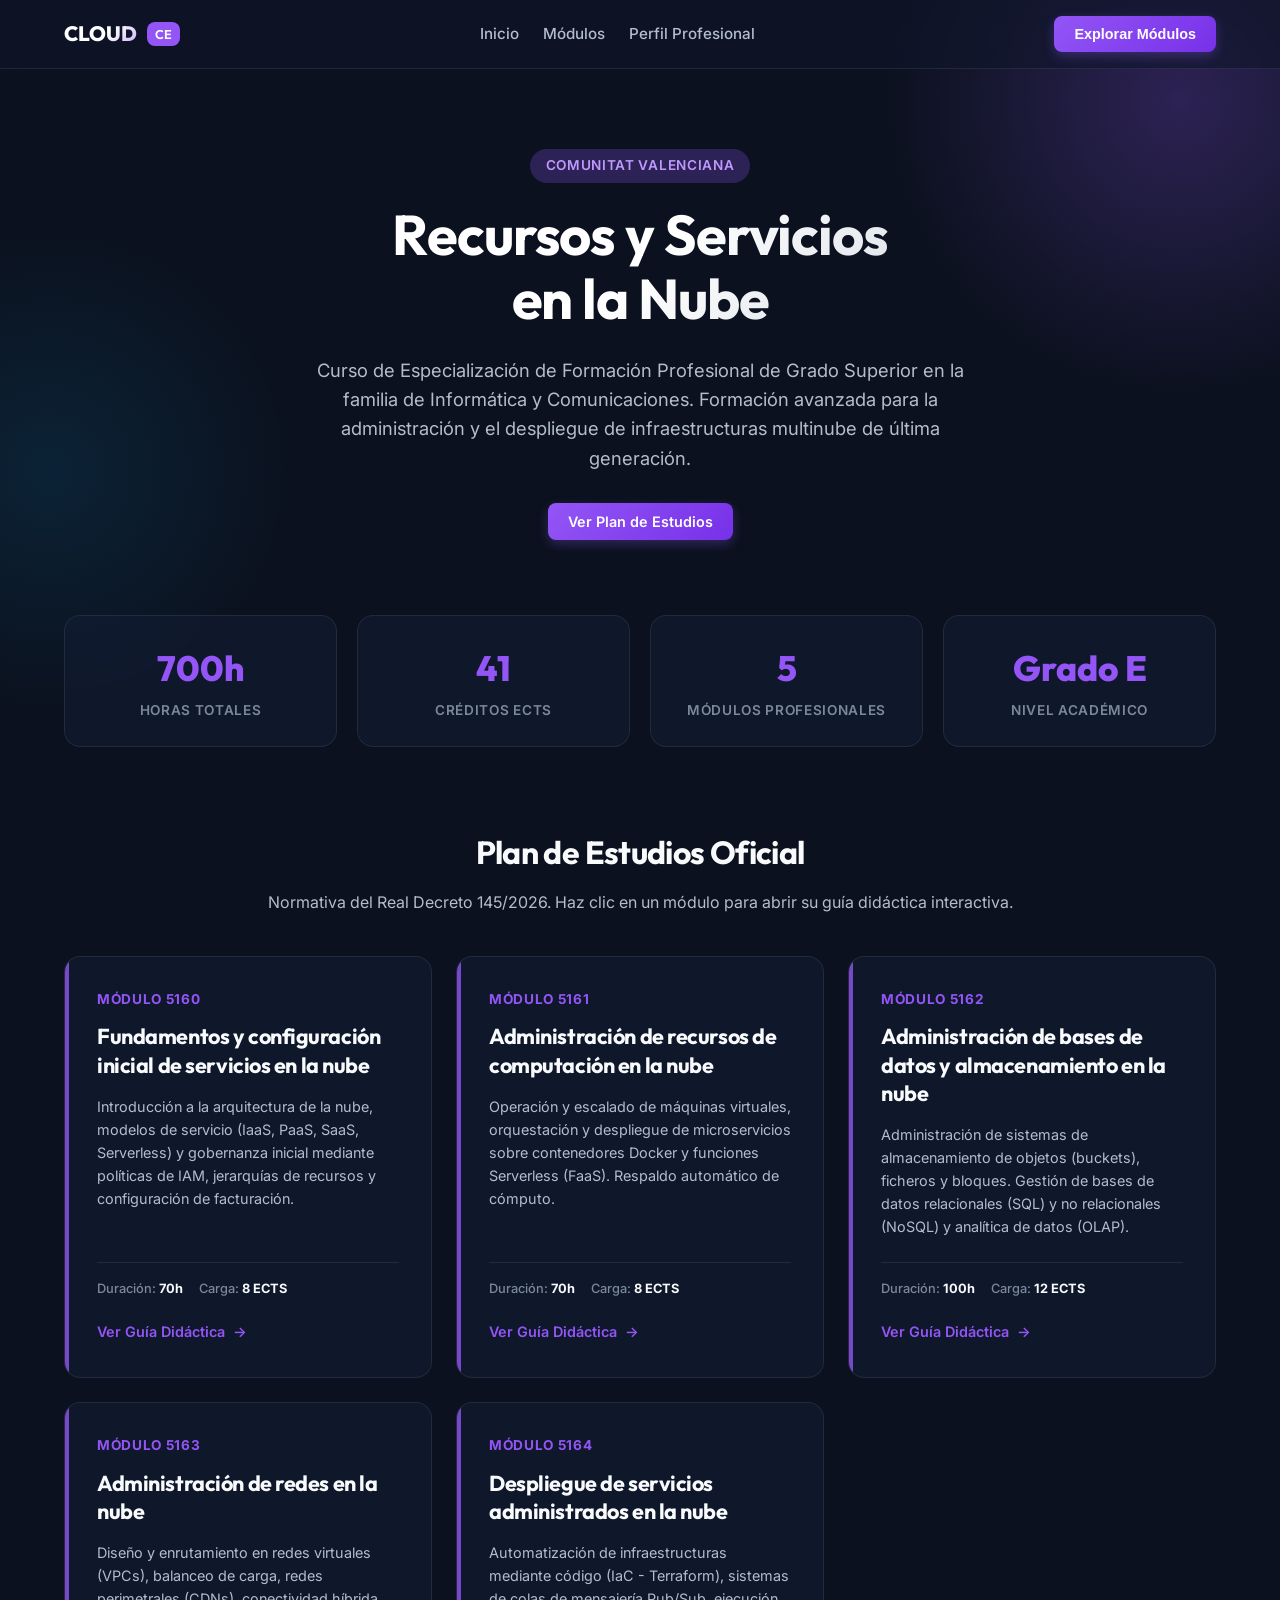
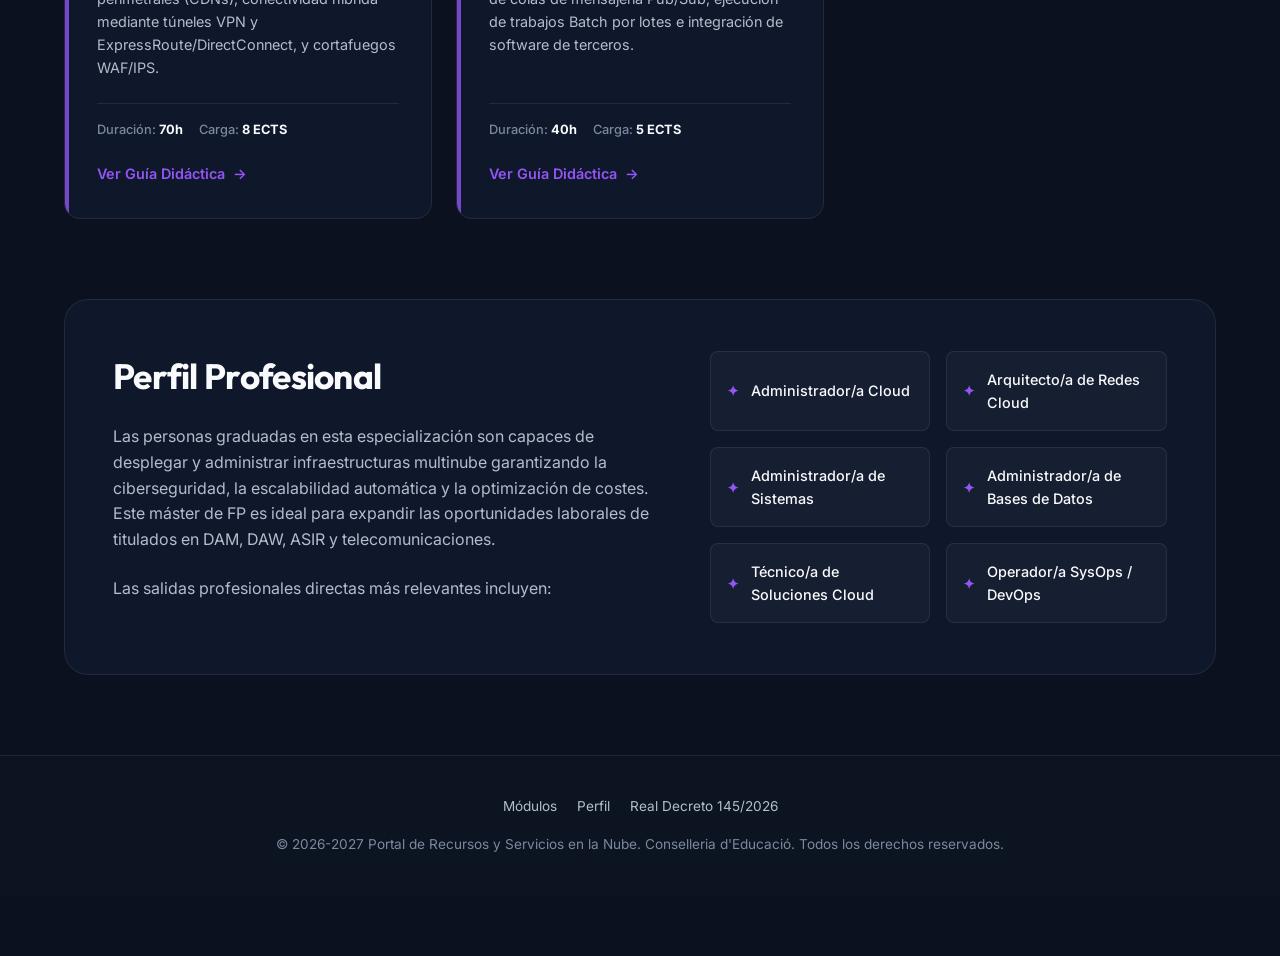
==== index.html @ d40d9831 "Diseno y desarrollo del portal web estatico para GitHub Pages" ====
<!DOCTYPE html>
<html lang="es">
<head>
    <meta charset="UTF-8">
    <meta name="viewport" content="width=device-width, initial-scale=1.0">
    <meta name="description" content="Portal oficial del Curso de Especialización en Recursos y Servicios en la Nube de la Comunidad Valenciana. Información curricular, guías didácticas y rúbricas.">
    <title>Recursos y Servicios en la Nube - Especialización FP</title>
    <link rel="stylesheet" href="styles.css">
</head>
<body>

    <div class="bg-glow"></div>
    <div class="bg-glow-2"></div>

    <!-- Barra de Navegación -->
    <nav class="navbar">
        <div class="container nav-container">
            <a href="index.html" class="nav-brand">
                CLOUD<span>CE</span>
            </a>
            <div class="nav-links">
                <a href="index.html" class="nav-link">Inicio</a>
                <a href="#modulos" class="nav-link">Módulos</a>
                <a href="#perfil" class="nav-link">Perfil Profesional</a>
            </div>
            <a href="#modulos"><button class="btn-primary">Explorar Módulos</button></a>
        </div>
    </nav>

    <!-- Héroe -->
    <header class="hero container">
        <span class="hero-tag">Comunitat Valenciana</span>
        <h1>Recursos y Servicios<br>en la Nube</h1>
        <p>Curso de Especialización de Formación Profesional de Grado Superior en la familia de Informática y Comunicaciones. Formación avanzada para la administración y el despliegue de infraestructuras multinube de última generación.</p>
        <a href="#modulos" class="btn-primary">Ver Plan de Estudios</a>
    </header>

    <!-- Estadísticas Rápidas -->
    <section class="container">
        <div class="stats-grid">
            <div class="stat-card">
                <div class="stat-value">700h</div>
                <div class="stat-label">Horas Totales</div>
            </div>
            <div class="stat-card">
                <div class="stat-value">41</div>
                <div class="stat-label">Créditos ECTS</div>
            </div>
            <div class="stat-card">
                <div class="stat-value">5</div>
                <div class="stat-label">Módulos Profesionales</div>
            </div>
            <div class="stat-card">
                <div class="stat-value">Grado E</div>
                <div class="stat-label">Nivel Académico</div>
            </div>
        </div>
    </section>

    <!-- Sección de Módulos -->
    <main class="container" id="modulos">
        <div style="text-align: center;">
            <h2 class="section-title">Plan de Estudios Oficial</h2>
            <p class="section-subtitle">Normativa del Real Decreto 145/2026. Haz clic en un módulo para abrir su guía didáctica interactiva.</p>
        </div>

        <div class="modules-grid">
            <!-- Módulo 5160 -->
            <article class="module-card">
                <div>
                    <div class="module-code">Módulo 5160</div>
                    <h3 class="module-title">Fundamentos y configuración inicial de servicios en la nube</h3>
                    <p class="module-description">Introducción a la arquitectura de la nube, modelos de servicio (IaaS, PaaS, SaaS, Serverless) y gobernanza inicial mediante políticas de IAM, jerarquías de recursos y configuración de facturación.</p>
                </div>
                <div>
                    <div class="module-meta">
                        <div class="meta-item">Duración: <strong>70h</strong></div>
                        <div class="meta-item">Carga: <strong>8 ECTS</strong></div>
                    </div>
                    <a href="modulos/5160.html" class="module-link">Ver Guía Didáctica <span>→</span></a>
                </div>
            </article>

            <!-- Módulo 5161 -->
            <article class="module-card">
                <div>
                    <div class="module-code">Módulo 5161</div>
                    <h3 class="module-title">Administración de recursos de computación en la nube</h3>
                    <p class="module-description">Operación y escalado de máquinas virtuales, orquestación y despliegue de microservicios sobre contenedores Docker y funciones Serverless (FaaS). Respaldo automático de cómputo.</p>
                </div>
                <div>
                    <div class="module-meta">
                        <div class="meta-item">Duración: <strong>70h</strong></div>
                        <div class="meta-item">Carga: <strong>8 ECTS</strong></div>
                    </div>
                    <a href="modulos/5161.html" class="module-link">Ver Guía Didáctica <span>→</span></a>
                </div>
            </article>

            <!-- Módulo 5162 -->
            <article class="module-card">
                <div>
                    <div class="module-code">Módulo 5162</div>
                    <h3 class="module-title">Administración de bases de datos y almacenamiento en la nube</h3>
                    <p class="module-description">Administración de sistemas de almacenamiento de objetos (buckets), ficheros y bloques. Gestión de bases de datos relacionales (SQL) y no relacionales (NoSQL) y analítica de datos (OLAP).</p>
                </div>
                <div>
                    <div class="module-meta">
                        <div class="meta-item">Duración: <strong>100h</strong></div>
                        <div class="meta-item">Carga: <strong>12 ECTS</strong></div>
                    </div>
                    <a href="modulos/5162.html" class="module-link">Ver Guía Didáctica <span>→</span></a>
                </div>
            </article>

            <!-- Módulo 5163 -->
            <article class="module-card">
                <div>
                    <div class="module-code">Módulo 5163</div>
                    <h3 class="module-title">Administración de redes en la nube</h3>
                    <p class="module-description">Diseño y enrutamiento en redes virtuales (VPCs), balanceo de carga, redes perimetrales (CDNs), conectividad híbrida mediante túneles VPN y ExpressRoute/DirectConnect, y cortafuegos WAF/IPS.</p>
                </div>
                <div>
                    <div class="module-meta">
                        <div class="meta-item">Duración: <strong>70h</strong></div>
                        <div class="meta-item">Carga: <strong>8 ECTS</strong></div>
                    </div>
                    <a href="modulos/5163.html" class="module-link">Ver Guía Didáctica <span>→</span></a>
                </div>
            </article>

            <!-- Módulo 5164 -->
            <article class="module-card">
                <div>
                    <div class="module-code">Módulo 5164</div>
                    <h3 class="module-title">Despliegue de servicios administrados en la nube</h3>
                    <p class="module-description">Automatización de infraestructuras mediante código (IaC - Terraform), sistemas de colas de mensajería Pub/Sub, ejecución de trabajos Batch por lotes e integración de software de terceros.</p>
                </div>
                <div>
                    <div class="module-meta">
                        <div class="meta-item">Duración: <strong>40h</strong></div>
                        <div class="meta-item">Carga: <strong>5 ECTS</strong></div>
                    </div>
                    <a href="modulos/5164.html" class="module-link">Ver Guía Didáctica <span>→</span></a>
                </div>
            </article>
        </div>
    </main>

    <!-- Sección de Perfil Profesional -->
    <section class="container" id="perfil">
        <div class="profile-section">
            <div class="profile-grid">
                <div class="profile-content">
                    <h2>Perfil Profesional</h2>
                    <p>Las personas graduadas en esta especialización son capaces de desplegar y administrar infraestructuras multinube garantizando la ciberseguridad, la escalabilidad automática y la optimización de costes. Este máster de FP es ideal para expandir las oportunidades laborales de titulados en DAM, DAW, ASIR y telecomunicaciones.</p>
                    <p>Las salidas profesionales directas más relevantes incluyen:</p>
                </div>
                <div class="profile-list">
                    <div class="profile-item">Administrador/a Cloud</div>
                    <div class="profile-item">Arquitecto/a de Redes Cloud</div>
                    <div class="profile-item">Administrador/a de Sistemas</div>
                    <div class="profile-item">Administrador/a de Bases de Datos</div>
                    <div class="profile-item">Técnico/a de Soluciones Cloud</div>
                    <div class="profile-item">Operador/a SysOps / DevOps</div>
                </div>
            </div>
        </div>
    </section>

    <!-- Footer -->
    <footer class="footer">
        <div class="container">
            <div class="footer-nav">
                <a href="#modulos">Módulos</a>
                <a href="#perfil">Perfil</a>
                <a href="https://www.boe.es/eli/es/rd/2026/02/25/145" target="_blank" rel="noopener">Real Decreto 145/2026</a>
            </div>
            <p>© 2026-2027 Portal de Recursos y Servicios en la Nube. Conselleria d'Educació. Todos los derechos reservados.</p>
        </div>
    </footer>

    <script src="app.js"></script>
</body>
</html>
---- styles.css ----
@import url('https://fonts.googleapis.com/css2?family=Inter:wght@300;400;500;600;700&family=Outfit:wght@400;500;600;700;800&display=swap');

/* variables del sistema de diseño */
:root {
    --bg-main: hsl(222, 47%, 8%);
    --bg-card: hsla(222, 47%, 14%, 0.6);
    --bg-card-hover: hsla(222, 47%, 18%, 0.85);
    --border-color: rgba(255, 255, 255, 0.08);
    --border-color-hover: rgba(139, 92, 246, 0.4);
    
    --text-primary: hsl(210, 40%, 98%);
    --text-secondary: hsl(215, 20%, 75%);
    --text-muted: hsl(215, 15%, 55%);
    
    --primary: hsl(263, 90%, 65%);
    --primary-glow: hsla(263, 90%, 65%, 0.25);
    --secondary: hsl(199, 89%, 48%);
    --accent: hsl(142, 70%, 50%);
    --accent-glow: hsla(142, 70%, 50%, 0.15);
    
    --font-header: 'Outfit', sans-serif;
    --font-body: 'Inter', sans-serif;
    
    --shadow-sm: 0 4px 6px -1px rgba(0, 0, 0, 0.1), 0 2px 4px -1px rgba(0, 0, 0, 0.06);
    --shadow-lg: 0 10px 15px -3px rgba(0, 0, 0, 0.3), 0 4px 6px -2px rgba(0, 0, 0, 0.05);
    --shadow-glow: 0 0 20px 0px hsla(263, 90%, 65%, 0.15);
    
    --radius-sm: 8px;
    --radius-md: 16px;
    --radius-lg: 24px;
}

/* Reseteo general */
* {
    margin: 0;
    padding: 0;
    box-sizing: border-box;
}

body {
    background-color: var(--bg-main);
    color: var(--text-primary);
    font-family: var(--font-body);
    line-height: 1.6;
    overflow-x: hidden;
    padding-bottom: 60px;
}

/* Fondo decorativo con gradientes */
.bg-glow {
    position: absolute;
    width: 600px;
    height: 600px;
    background: radial-gradient(circle, var(--primary-glow) 0%, rgba(0,0,0,0) 70%);
    top: -200px;
    right: -200px;
    z-index: -1;
    pointer-events: none;
}

.bg-glow-2 {
    position: absolute;
    width: 500px;
    height: 500px;
    background: radial-gradient(circle, hsla(199, 89%, 48%, 0.12) 0%, rgba(0,0,0,0) 70%);
    bottom: 20%;
    left: -200px;
    z-index: -1;
    pointer-events: none;
}

/* Estructura y Contenedores */
.container {
    max-width: 1200px;
    margin: 0 auto;
    padding: 0 24px;
}

/* Encabezados y Tipografía */
h1, h2, h3, h4, h5 {
    font-family: var(--font-header);
    font-weight: 700;
    letter-spacing: -0.02em;
}

a {
    color: inherit;
    text-decoration: none;
}

/* Barra de Navegación */
.navbar {
    backdrop-filter: blur(12px);
    -webkit-backdrop-filter: blur(12px);
    background-color: rgba(15, 23, 42, 0.6);
    border-bottom: 1px solid var(--border-color);
    position: sticky;
    top: 0;
    z-index: 100;
    padding: 16px 0;
}

.nav-container {
    display: flex;
    justify-content: space-between;
    align-items: center;
}

.nav-brand {
    font-family: var(--font-header);
    font-weight: 800;
    font-size: 1.3rem;
    display: flex;
    align-items: center;
    gap: 10px;
    background: linear-gradient(135deg, #fff 40%, var(--primary) 100%);
    -webkit-background-clip: text;
    -webkit-text-fill-color: transparent;
}

.nav-brand span {
    background: var(--primary);
    -webkit-text-fill-color: #fff;
    padding: 2px 8px;
    border-radius: var(--radius-sm);
    font-size: 0.8rem;
    font-weight: 600;
}

.nav-links {
    display: flex;
    gap: 24px;
}

.nav-link {
    color: var(--text-secondary);
    font-weight: 500;
    font-size: 0.95rem;
    transition: color 0.2s ease;
}

.nav-link:hover {
    color: var(--text-primary);
}

.btn-primary {
    background: linear-gradient(135deg, var(--primary) 0%, hsl(263, 80%, 55%) 100%);
    color: #fff;
    padding: 10px 20px;
    border-radius: var(--radius-sm);
    font-weight: 600;
    font-size: 0.9rem;
    border: none;
    cursor: pointer;
    box-shadow: 0 4px 12px rgba(139, 92, 246, 0.3);
    transition: transform 0.2s ease, box-shadow 0.2s ease;
}

.btn-primary:hover {
    transform: translateY(-2px);
    box-shadow: 0 6px 16px rgba(139, 92, 246, 0.45);
}

/* Sección Héroe (Landing) */
.hero {
    padding: 80px 0 40px 0;
    text-align: center;
    position: relative;
}

.hero-tag {
    background-color: var(--primary-glow);
    color: hsl(263, 100%, 80%);
    padding: 6px 16px;
    border-radius: 9999px;
    font-size: 0.85rem;
    font-weight: 600;
    letter-spacing: 0.05em;
    text-transform: uppercase;
    display: inline-block;
    margin-bottom: 20px;
}

.hero h1 {
    font-size: 3.5rem;
    line-height: 1.15;
    margin-bottom: 24px;
    background: linear-gradient(135deg, #fff 50%, var(--text-secondary) 100%);
    -webkit-background-clip: text;
    -webkit-text-fill-color: transparent;
}

.hero p {
    font-size: 1.15rem;
    color: var(--text-secondary);
    max-width: 700px;
    margin: 0 auto 36px auto;
}

/* Estadísticas rápidas */
.stats-grid {
    display: grid;
    grid-template-columns: repeat(4, 1fr);
    gap: 20px;
    margin: 40px 0 80px 0;
}

.stat-card {
    background-color: var(--bg-card);
    border: 1px solid var(--border-color);
    border-radius: var(--radius-md);
    padding: 24px;
    text-align: center;
    backdrop-filter: blur(10px);
    -webkit-backdrop-filter: blur(10px);
    transition: border-color 0.25s ease, transform 0.2s ease;
}

.stat-card:hover {
    border-color: var(--border-color-hover);
    transform: translateY(-4px);
}

.stat-value {
    font-size: 2.2rem;
    font-weight: 800;
    color: var(--primary);
    margin-bottom: 4px;
    font-family: var(--font-header);
}

.stat-label {
    font-size: 0.85rem;
    color: var(--text-muted);
    text-transform: uppercase;
    letter-spacing: 0.05em;
    font-weight: 600;
}

/* Sección Módulos (Grid de Tarjetas) */
.section-title {
    font-size: 2rem;
    margin-bottom: 12px;
    position: relative;
    display: inline-block;
}

.section-subtitle {
    color: var(--text-secondary);
    margin-bottom: 40px;
}

.modules-grid {
    display: grid;
    grid-template-columns: repeat(auto-fit, minmax(340px, 1fr));
    gap: 24px;
    margin-bottom: 80px;
}

.module-card {
    background-color: var(--bg-card);
    border: 1px solid var(--border-color);
    border-radius: var(--radius-md);
    padding: 32px;
    display: flex;
    flex-direction: column;
    justify-content: space-between;
    transition: all 0.3s cubic-bezier(0.4, 0, 0.2, 1);
    position: relative;
    overflow: hidden;
}

.module-card::before {
    content: '';
    position: absolute;
    top: 0;
    left: 0;
    width: 4px;
    height: 100%;
    background: var(--primary);
    opacity: 0.8;
}

.module-card:hover {
    background-color: var(--bg-card-hover);
    border-color: var(--border-color-hover);
    transform: translateY(-8px);
    box-shadow: var(--shadow-glow), var(--shadow-lg);
}

.module-code {
    font-size: 0.85rem;
    color: var(--primary);
    font-weight: 700;
    text-transform: uppercase;
    letter-spacing: 0.05em;
    margin-bottom: 12px;
}

.module-title {
    font-size: 1.35rem;
    line-height: 1.3;
    margin-bottom: 16px;
    font-weight: 700;
}

.module-description {
    color: var(--text-secondary);
    font-size: 0.9rem;
    margin-bottom: 24px;
    flex-grow: 1;
}

.module-meta {
    display: flex;
    gap: 16px;
    border-top: 1px solid var(--border-color);
    padding-top: 16px;
    margin-bottom: 20px;
}

.meta-item {
    font-size: 0.8rem;
    color: var(--text-muted);
    font-weight: 500;
}

.meta-item strong {
    color: var(--text-primary);
}

.module-link {
    display: inline-flex;
    align-items: center;
    gap: 8px;
    color: var(--primary);
    font-weight: 600;
    font-size: 0.9rem;
    transition: gap 0.2s ease;
}

.module-card:hover .module-link {
    gap: 12px;
}

/* Sección Perfil y Salidas */
.profile-section {
    background-color: var(--bg-card);
    border: 1px solid var(--border-color);
    border-radius: var(--radius-lg);
    padding: 48px;
    margin-bottom: 80px;
    backdrop-filter: blur(10px);
}

.profile-grid {
    display: grid;
    grid-template-columns: 1.2fr 1fr;
    gap: 48px;
    align-items: center;
}

.profile-content h2 {
    font-size: 2.2rem;
    margin-bottom: 20px;
}

.profile-content p {
    color: var(--text-secondary);
    margin-bottom: 24px;
}

.profile-list {
    display: grid;
    grid-template-columns: 1fr 1fr;
    gap: 16px;
}

.profile-item {
    display: flex;
    align-items: center;
    gap: 12px;
    background-color: rgba(255, 255, 255, 0.03);
    border: 1px solid var(--border-color);
    padding: 16px;
    border-radius: var(--radius-sm);
    font-size: 0.9rem;
    font-weight: 500;
    transition: background-color 0.2s ease;
}

.profile-item:hover {
    background-color: rgba(255, 255, 255, 0.06);
}

.profile-item::before {
    content: '✦';
    color: var(--primary);
    font-weight: 700;
}

/* Estilos de Páginas de Detalle de Módulo */
.module-header {
    padding: 60px 0 30px 0;
    border-bottom: 1px solid var(--border-color);
    margin-bottom: 48px;
    position: relative;
}

.back-link {
    display: inline-flex;
    align-items: center;
    gap: 8px;
    color: var(--text-secondary);
    font-size: 0.9rem;
    font-weight: 500;
    margin-bottom: 24px;
    transition: color 0.2s ease, transform 0.2s ease;
}

.back-link:hover {
    color: var(--text-primary);
    transform: translateX(-4px);
}

.module-header-title {
    font-size: 2.8rem;
    margin-bottom: 16px;
    line-height: 1.2;
}

.badge-group {
    display: flex;
    gap: 12px;
    flex-wrap: wrap;
    margin-top: 16px;
}

.badge {
    background-color: rgba(255, 255, 255, 0.05);
    border: 1px solid var(--border-color);
    padding: 6px 14px;
    border-radius: 9999px;
    font-size: 0.85rem;
    font-weight: 500;
    color: var(--text-secondary);
}

.badge.badge-primary {
    background-color: var(--primary-glow);
    border-color: rgba(139, 92, 246, 0.3);
    color: hsl(263, 100%, 85%);
}

/* Grid de detalles del módulo */
.detail-layout {
    display: grid;
    grid-template-columns: 2.3fr 1fr;
    gap: 40px;
}

/* Acordeón para Resultados de Aprendizaje (RAs) */
.ra-list {
    display: flex;
    flex-direction: column;
    gap: 16px;
    margin-bottom: 48px;
}

.ra-item {
    background-color: var(--bg-card);
    border: 1px solid var(--border-color);
    border-radius: var(--radius-md);
    overflow: hidden;
    transition: border-color 0.25s ease, box-shadow 0.25s ease;
}

.ra-item:hover {
    border-color: rgba(255, 255, 255, 0.15);
}

.ra-item.active {
    border-color: var(--primary);
    box-shadow: 0 0 16px rgba(139, 92, 246, 0.1);
}

.ra-trigger {
    padding: 24px;
    width: 100%;
    text-align: left;
    background: none;
    border: none;
    color: inherit;
    font-family: inherit;
    cursor: pointer;
    display: flex;
    justify-content: space-between;
    align-items: flex-start;
    gap: 20px;
}

.ra-title {
    font-size: 1.05rem;
    font-weight: 600;
    font-family: var(--font-header);
    line-height: 1.4;
}

.ra-title strong {
    color: var(--primary);
    margin-right: 8px;
}

.ra-icon {
    font-size: 0.9rem;
    color: var(--text-muted);
    transition: transform 0.25s ease;
    padding-top: 4px;
}

.ra-item.active .ra-icon {
    transform: rotate(180deg);
    color: var(--primary);
}

.ra-content {
    max-height: 0;
    overflow: hidden;
    transition: max-height 0.3s cubic-bezier(0.4, 0, 0.2, 1);
    background-color: rgba(255, 255, 255, 0.01);
}

.ra-item.active .ra-content {
    max-height: 1500px; /* Suficiente altura */
    border-top: 1px solid var(--border-color);
}

.ra-inner {
    padding: 24px;
}

.ce-title {
    font-size: 0.85rem;
    color: var(--text-muted);
    text-transform: uppercase;
    letter-spacing: 0.05em;
    font-weight: 700;
    margin-bottom: 16px;
}

.ce-list {
    list-style: none;
    display: flex;
    flex-direction: column;
    gap: 12px;
}

.ce-item {
    display: flex;
    gap: 12px;
    font-size: 0.92rem;
    color: var(--text-secondary);
}

.ce-bullet {
    color: var(--primary);
    font-weight: 700;
}

/* Sidebar / Recursos Recomendados */
.sidebar-panel {
    background-color: var(--bg-card);
    border: 1px solid var(--border-color);
    border-radius: var(--radius-md);
    padding: 28px;
    position: sticky;
    top: 100px;
    margin-bottom: 30px;
}

.sidebar-title {
    font-size: 1.25rem;
    margin-bottom: 20px;
    padding-bottom: 12px;
    border-bottom: 1px solid var(--border-color);
}

.resource-list {
    list-style: none;
    display: flex;
    flex-direction: column;
    gap: 16px;
}

.resource-item a {
    display: block;
    padding: 14px;
    border-radius: var(--radius-sm);
    background-color: rgba(255, 255, 255, 0.02);
    border: 1px solid var(--border-color);
    font-size: 0.88rem;
    transition: all 0.2s ease;
}

.resource-item a:hover {
    background-color: rgba(139, 92, 246, 0.05);
    border-color: var(--primary);
    transform: translateX(4px);
}

.resource-name {
    font-weight: 600;
    margin-bottom: 4px;
    color: var(--text-primary);
}

.resource-desc {
    font-size: 0.78rem;
    color: var(--text-muted);
}

/* Rúbrica Interactiva */
.rubric-section {
    margin-top: 60px;
    margin-bottom: 60px;
}

.rubric-intro {
    font-size: 0.95rem;
    color: var(--text-secondary);
    margin-bottom: 24px;
}

.rubric-table-wrapper {
    overflow-x: auto;
    border-radius: var(--radius-md);
    border: 1px solid var(--border-color);
    background-color: var(--bg-card);
}

.rubric-table {
    width: 100%;
    border-collapse: collapse;
    text-align: left;
    font-size: 0.88rem;
}

.rubric-table th {
    background-color: rgba(15, 23, 42, 0.8);
    padding: 18px 16px;
    font-family: var(--font-header);
    font-weight: 700;
    border-bottom: 1px solid var(--border-color);
    color: var(--text-primary);
    white-space: nowrap;
}

.rubric-table td {
    padding: 16px;
    border-bottom: 1px solid var(--border-color);
    vertical-align: top;
    transition: background-color 0.2s ease;
    color: var(--text-secondary);
}

.rubric-table tbody tr:last-child td {
    border-bottom: none;
}

.rubric-table td.ra-cell {
    font-weight: 700;
    color: var(--primary);
    min-width: 180px;
    background-color: rgba(255, 255, 255, 0.01);
}

.rubric-table td.level-cell {
    cursor: pointer;
    min-width: 200px;
}

.rubric-table td.level-cell:hover {
    background-color: rgba(255, 255, 255, 0.03);
}

/* Celda seleccionada de la rúbrica */
.rubric-table td.level-cell.selected {
    background-color: hsla(263, 90%, 65%, 0.12);
    border: 2px solid var(--primary);
    color: #fff;
    box-shadow: inset 0 0 12px rgba(139, 92, 246, 0.1);
}

/* Footer */
.footer {
    border-top: 1px solid var(--border-color);
    padding: 40px 0;
    text-align: center;
    color: var(--text-muted);
    font-size: 0.85rem;
    background-color: rgba(15, 23, 42, 0.3);
    margin-top: 80px;
}

.footer-nav {
    display: flex;
    justify-content: center;
    gap: 20px;
    margin-bottom: 16px;
}

.footer-nav a {
    color: var(--text-secondary);
}

.footer-nav a:hover {
    color: var(--text-primary);
}

/* Transiciones de Carga y Animaciones */
@keyframes fadeInUp {
    from {
        opacity: 0;
        transform: translateY(20px);
    }
    to {
        opacity: 1;
        transform: translateY(0);
    }
}

.animate-fade-in {
    animation: fadeInUp 0.6s cubic-bezier(0.16, 1, 0.3, 1) forwards;
}

/* Adaptación Responsive */
@media (max-width: 992px) {
    .hero h1 {
        font-size: 2.8rem;
    }
    .stats-grid {
        grid-template-columns: repeat(2, 1fr);
    }
    .detail-layout {
        grid-template-columns: 1fr;
    }
    .profile-grid {
        grid-template-columns: 1fr;
        gap: 32px;
    }
    .sidebar-panel {
        position: static;
    }
}

@media (max-width: 600px) {
    .hero h1 {
        font-size: 2rem;
    }
    .stats-grid {
        grid-template-columns: 1fr;
    }
    .nav-links {
        display: none; /* Simplificado para móvil */
    }
    .profile-list {
        grid-template-columns: 1fr;
    }
    .rubric-table th, .rubric-table td {
        padding: 12px;
        font-size: 0.8rem;
    }
}
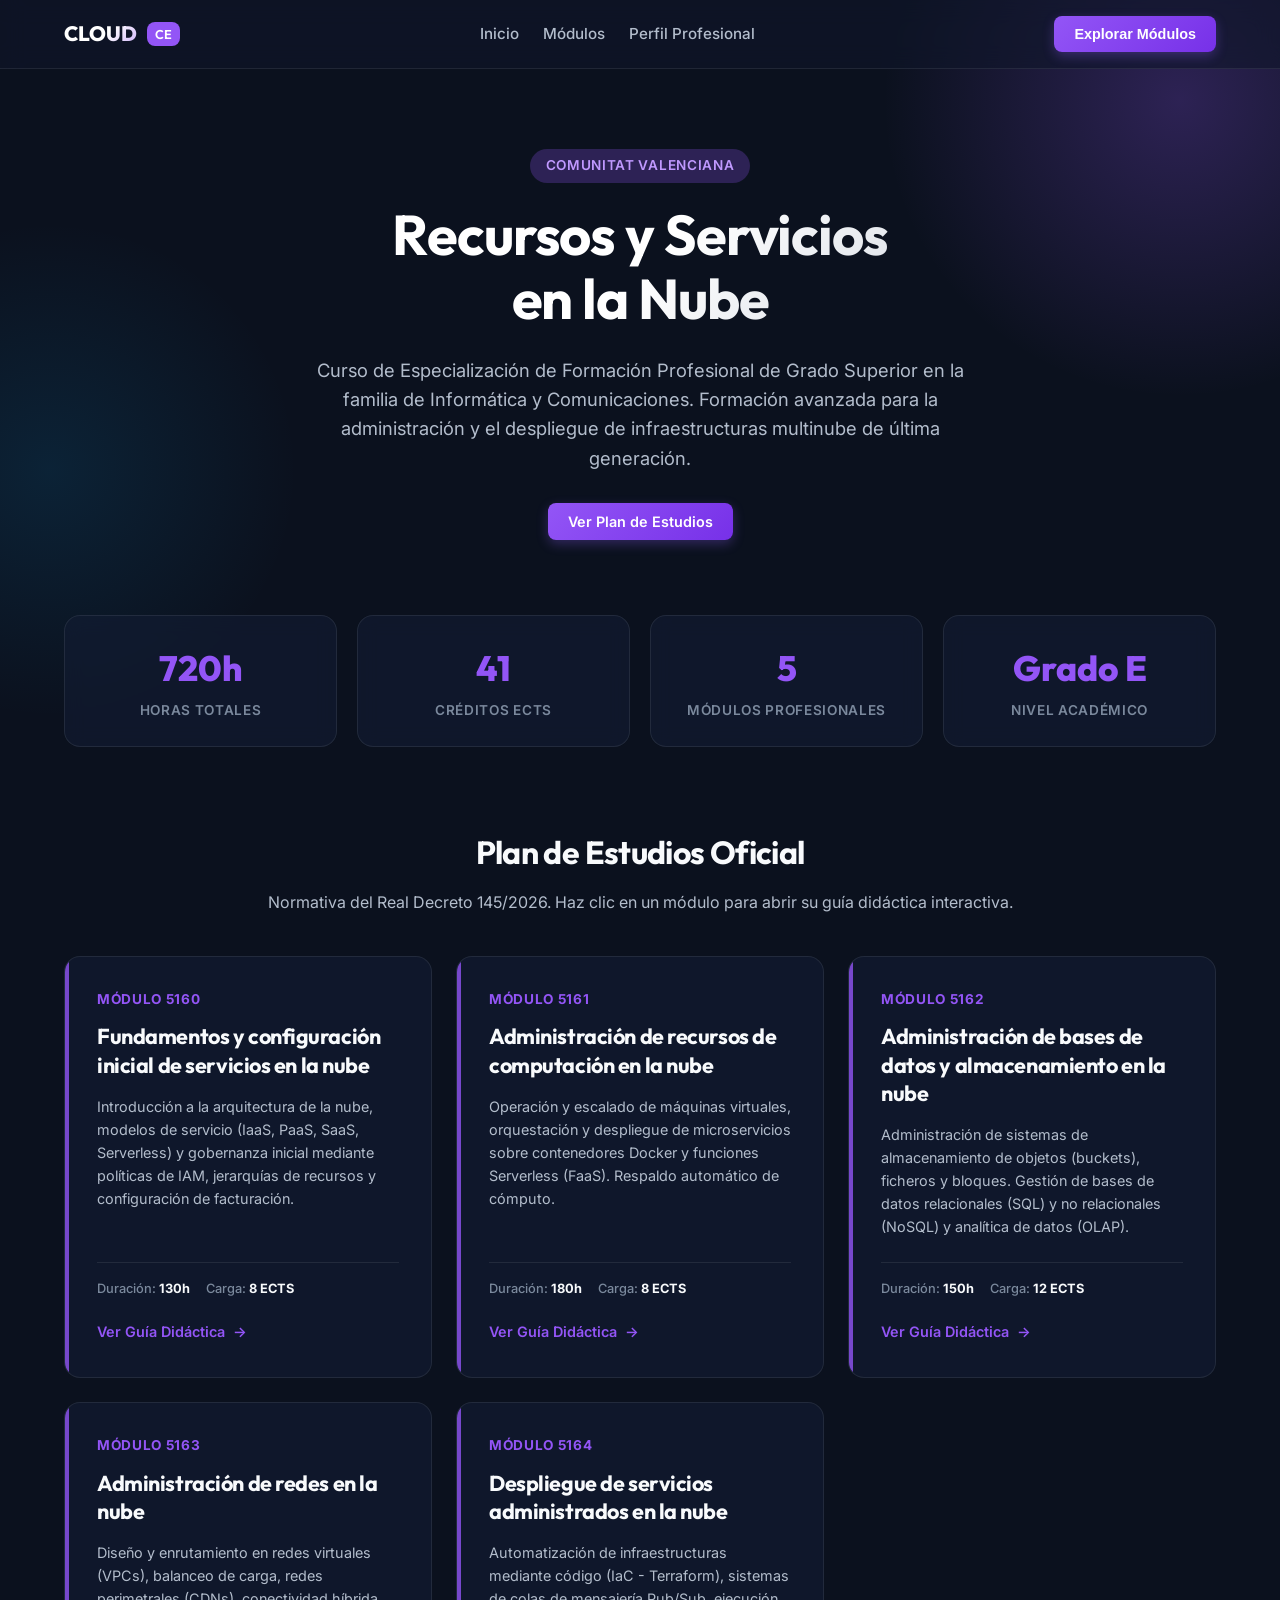
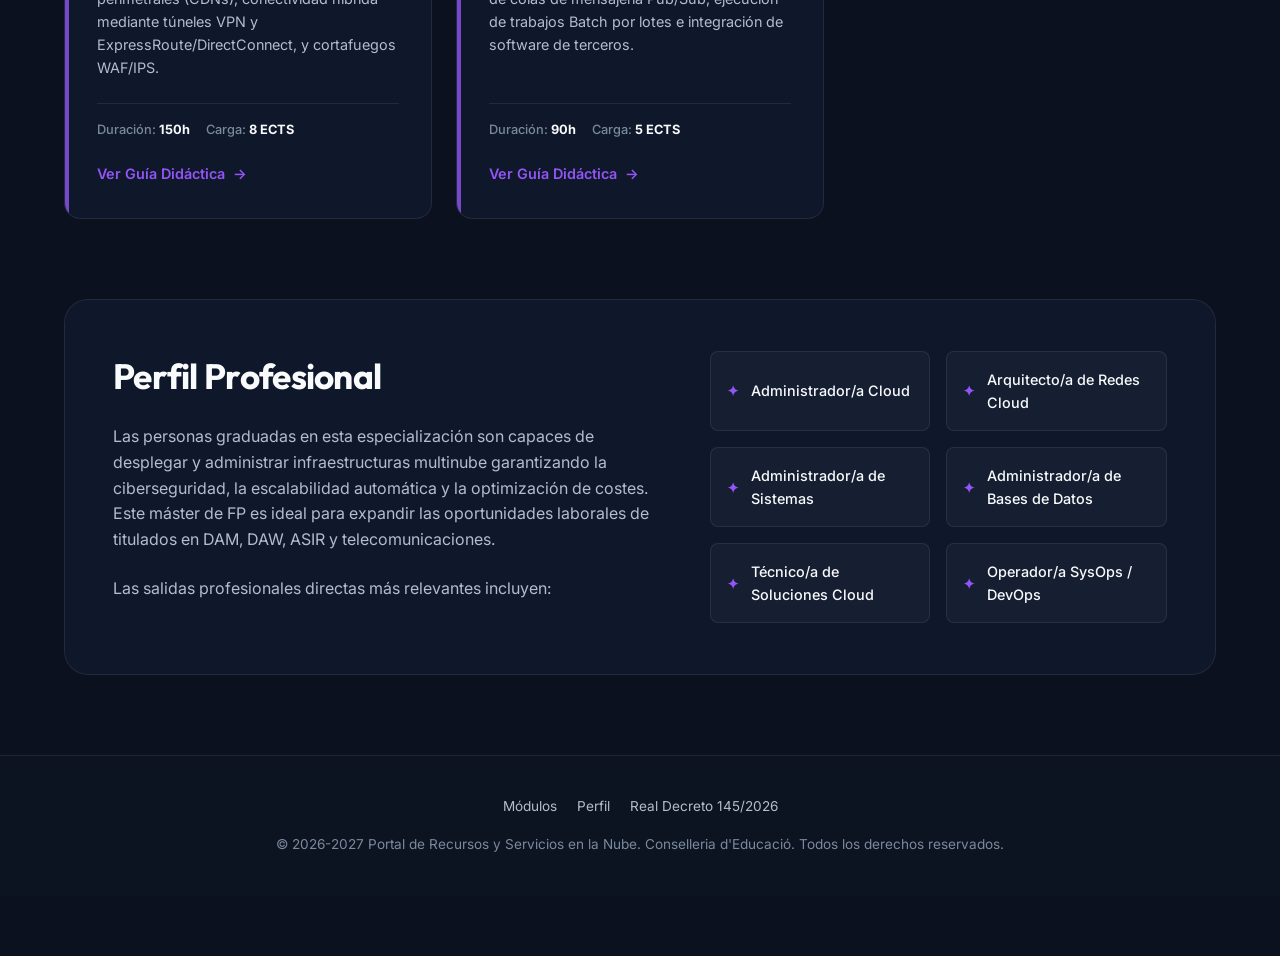
==== commit 8affd316: "Actualizar carga horaria de los modulos para la Comunidad Valenciana (GVA) segun curriculum oficial" ====
--- a/index.html
+++ b/index.html
@@ -39,7 +39,7 @@
     <section class="container">
         <div class="stats-grid">
             <div class="stat-card">
-                <div class="stat-value">700h</div>
+                <div class="stat-value">720h</div>
                 <div class="stat-label">Horas Totales</div>
             </div>
             <div class="stat-card">
@@ -74,7 +74,7 @@
                 </div>
                 <div>
                     <div class="module-meta">
-                        <div class="meta-item">Duración: <strong>70h</strong></div>
+                        <div class="meta-item">Duración: <strong>130h</strong></div>
                         <div class="meta-item">Carga: <strong>8 ECTS</strong></div>
                     </div>
                     <a href="modulos/5160.html" class="module-link">Ver Guía Didáctica <span>→</span></a>
@@ -90,7 +90,7 @@
                 </div>
                 <div>
                     <div class="module-meta">
-                        <div class="meta-item">Duración: <strong>70h</strong></div>
+                        <div class="meta-item">Duración: <strong>180h</strong></div>
                         <div class="meta-item">Carga: <strong>8 ECTS</strong></div>
                     </div>
                     <a href="modulos/5161.html" class="module-link">Ver Guía Didáctica <span>→</span></a>
@@ -106,7 +106,7 @@
                 </div>
                 <div>
                     <div class="module-meta">
-                        <div class="meta-item">Duración: <strong>100h</strong></div>
+                        <div class="meta-item">Duración: <strong>150h</strong></div>
                         <div class="meta-item">Carga: <strong>12 ECTS</strong></div>
                     </div>
                     <a href="modulos/5162.html" class="module-link">Ver Guía Didáctica <span>→</span></a>
@@ -122,7 +122,7 @@
                 </div>
                 <div>
                     <div class="module-meta">
-                        <div class="meta-item">Duración: <strong>70h</strong></div>
+                        <div class="meta-item">Duración: <strong>150h</strong></div>
                         <div class="meta-item">Carga: <strong>8 ECTS</strong></div>
                     </div>
                     <a href="modulos/5163.html" class="module-link">Ver Guía Didáctica <span>→</span></a>
@@ -138,7 +138,7 @@
                 </div>
                 <div>
                     <div class="module-meta">
-                        <div class="meta-item">Duración: <strong>40h</strong></div>
+                        <div class="meta-item">Duración: <strong>90h</strong></div>
                         <div class="meta-item">Carga: <strong>5 ECTS</strong></div>
                     </div>
                     <a href="modulos/5164.html" class="module-link">Ver Guía Didáctica <span>→</span></a>
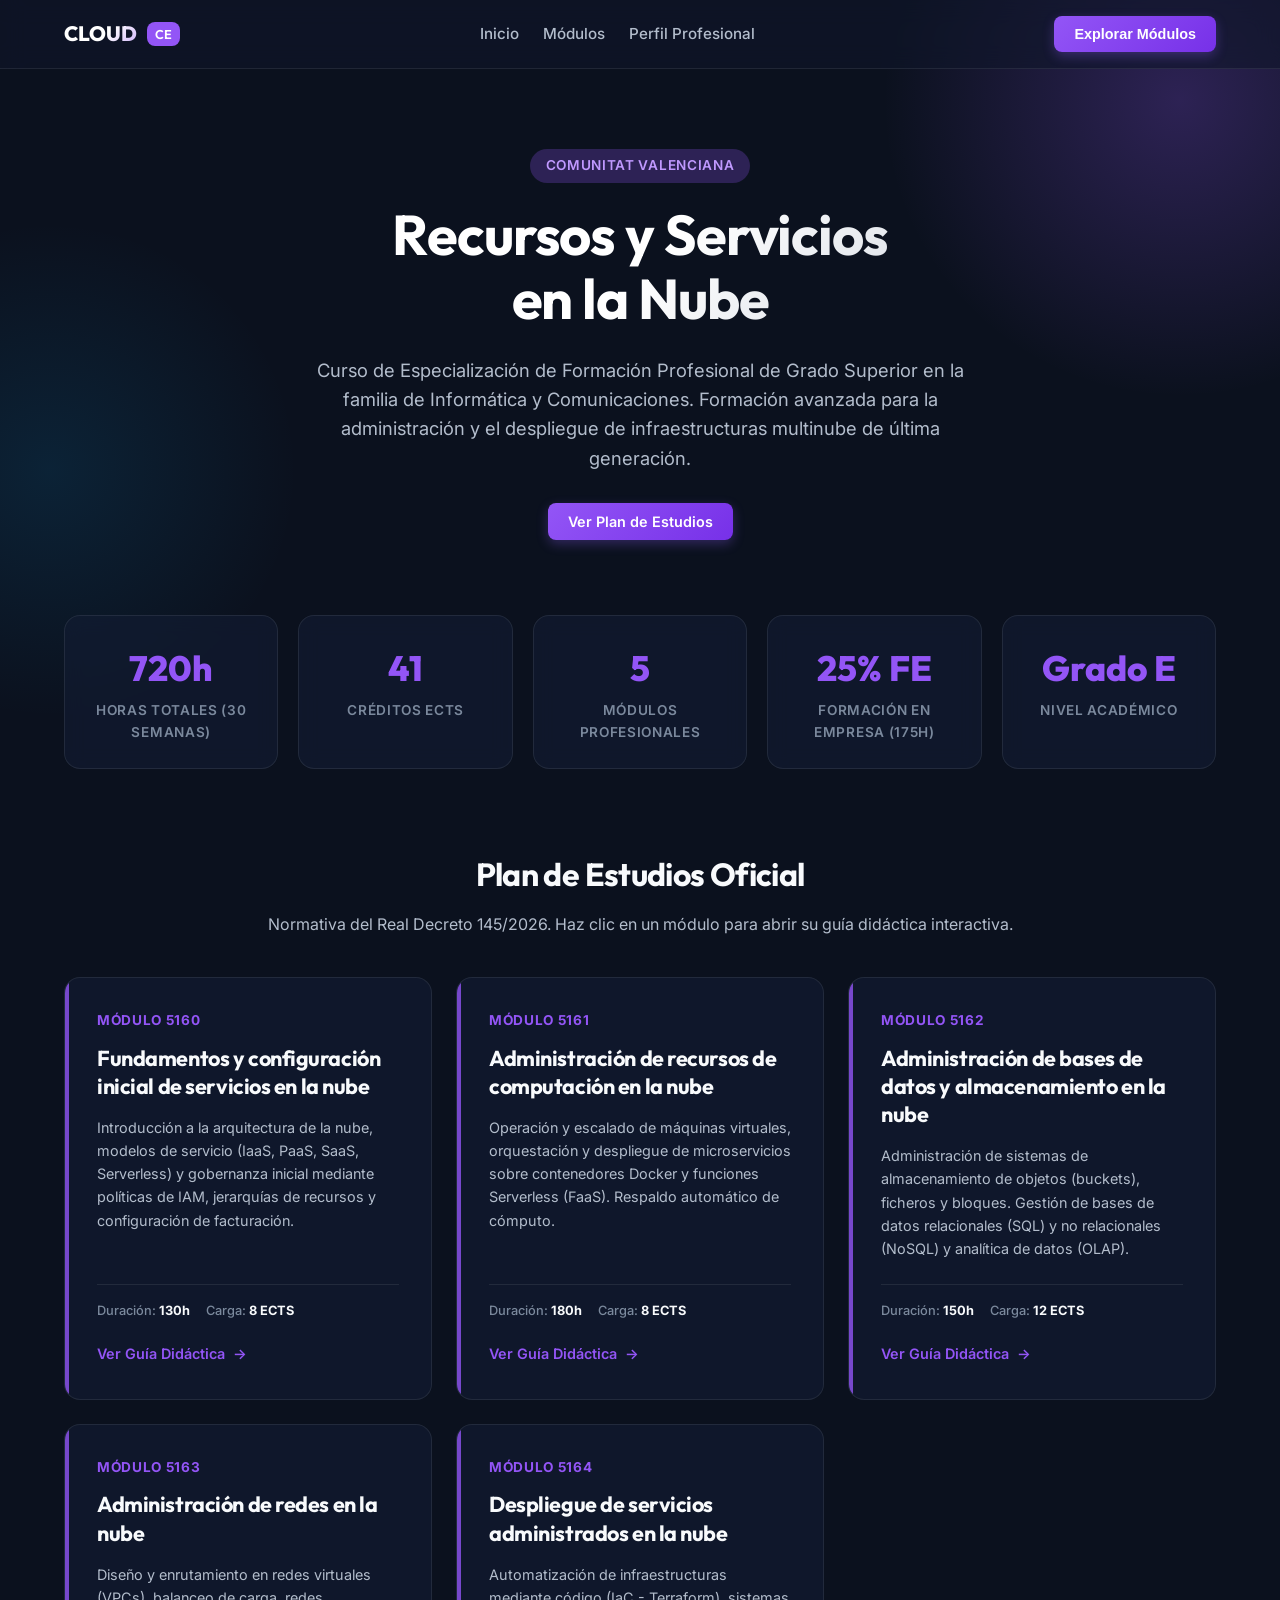
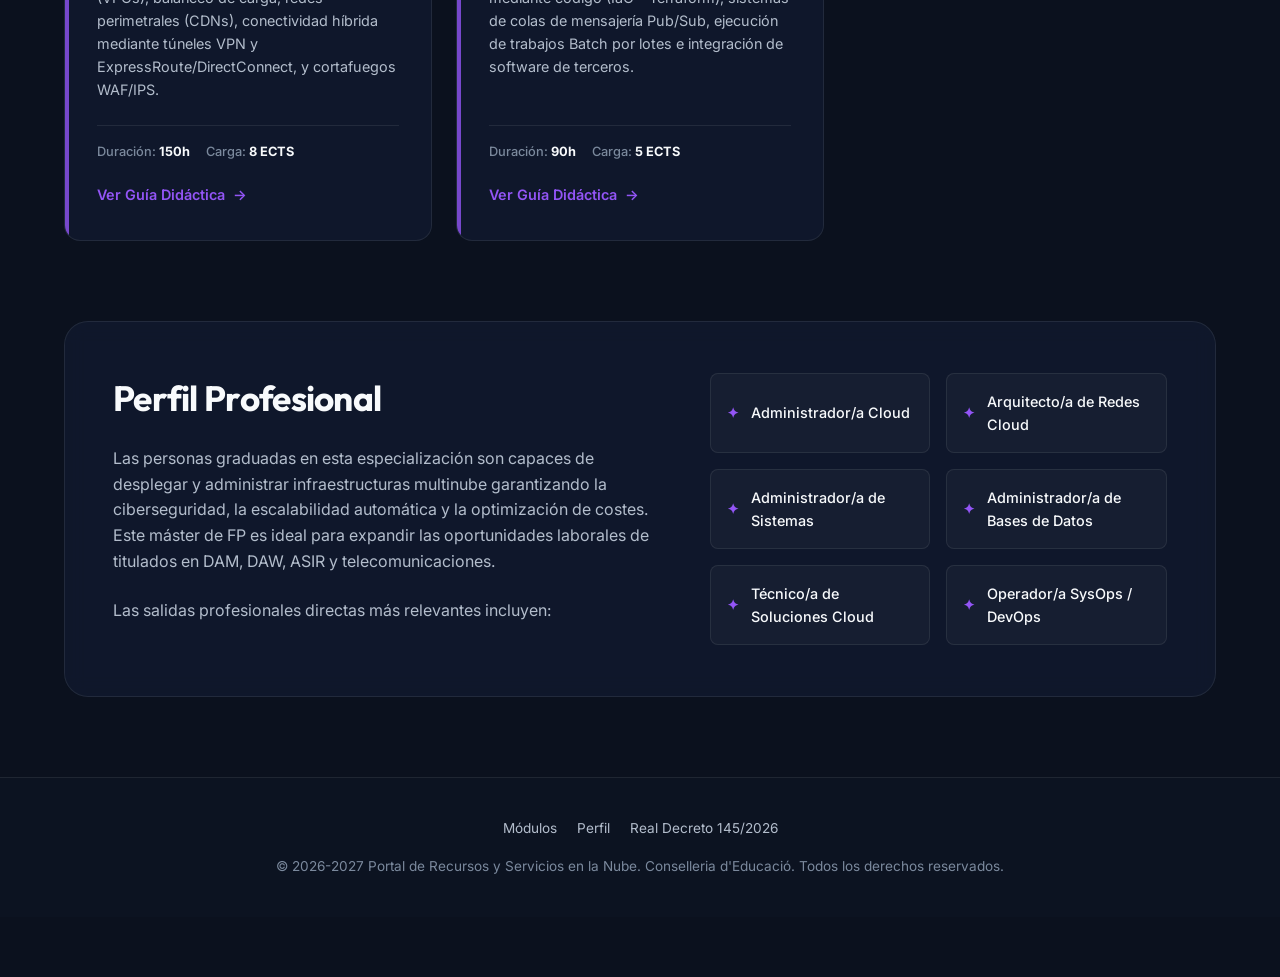
==== commit 0adfeebc: "Añadir detalles de la modalidad dual: 25% de Formacion en Empresa (FE)" ====
--- a/index.html
+++ b/index.html
@@ -40,7 +40,7 @@
         <div class="stats-grid">
             <div class="stat-card">
                 <div class="stat-value">720h</div>
-                <div class="stat-label">Horas Totales</div>
+                <div class="stat-label">Horas Totales (30 semanas)</div>
             </div>
             <div class="stat-card">
                 <div class="stat-value">41</div>
@@ -49,6 +49,10 @@
             <div class="stat-card">
                 <div class="stat-value">5</div>
                 <div class="stat-label">Módulos Profesionales</div>
+            </div>
+            <div class="stat-card">
+                <div class="stat-value">25% FE</div>
+                <div class="stat-label">Formación en Empresa (175h)</div>
             </div>
             <div class="stat-card">
                 <div class="stat-value">Grado E</div>
--- a/styles.css
+++ b/styles.css
@@ -200,7 +200,7 @@
 /* Estadísticas rápidas */
 .stats-grid {
     display: grid;
-    grid-template-columns: repeat(4, 1fr);
+    grid-template-columns: repeat(auto-fit, minmax(200px, 1fr));
     gap: 20px;
     margin: 40px 0 80px 0;
 }
